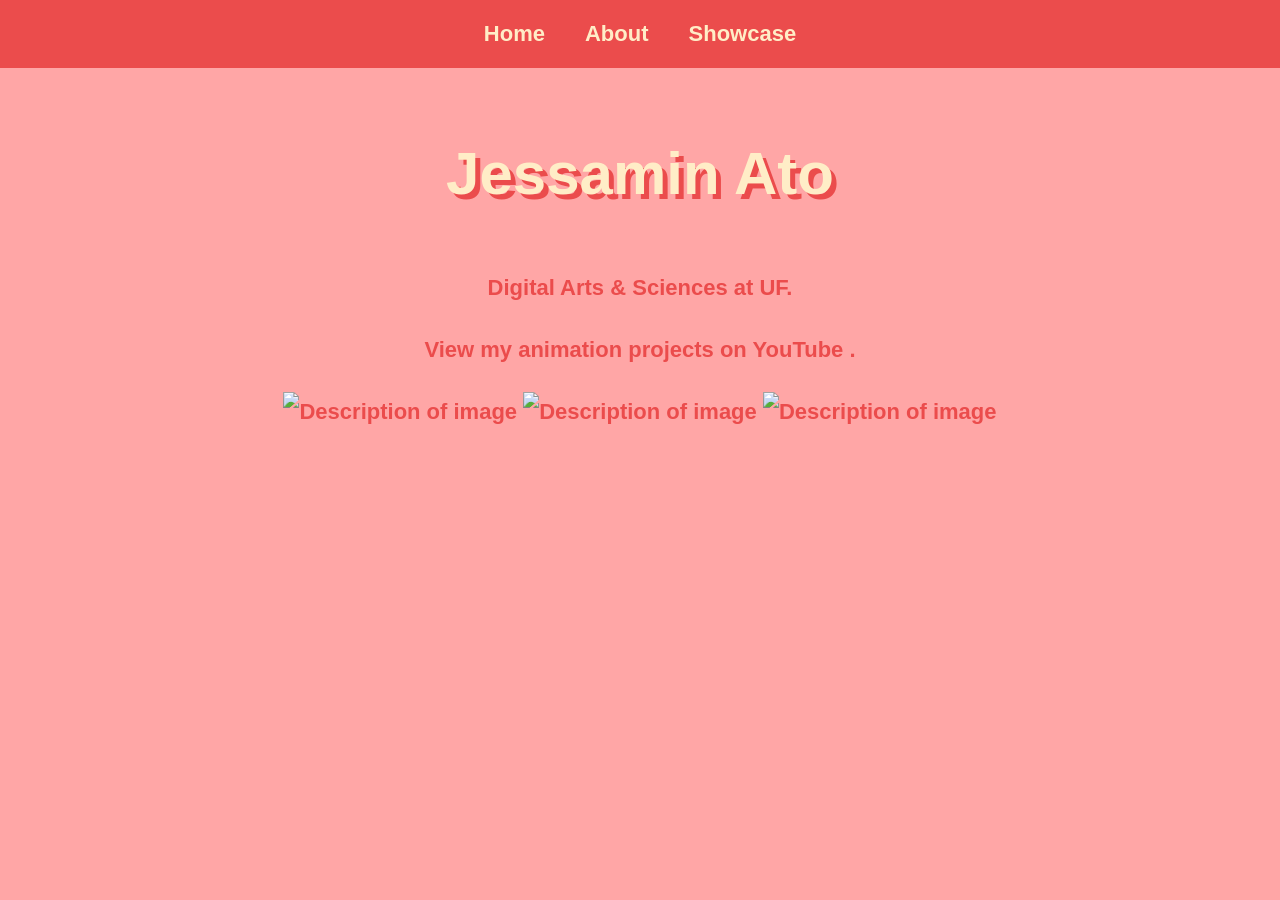
==== index.html @ fc6c682f "Update index.html" ====
<!DOCTYPE html>
<html>
<head>
    <title>Home</title>
    <link rel="stylesheet" href="style.css">
</head>
<body>

<div class="navbar">
    <a href="contact.html">Home</a>
    <a href="about.html">About</a>
    <a href="index.html">Showcase</a>
</div>

<div class="content">
    <h1>Jessamin Ato</h1>
    <p>Digital Arts & Sciences at UF.</p>
    
    <p>
    View my animation projects on 
    <a href="https://www.youtube.com/@hammeigirl" target="_blank">
        YouTube
    </a>.
</p>
    
    <img src="images/fish%20gallery.png" alt="Description of image" class="main-image">
    
    <img src="images/think.png" alt="Description of image" class="main-image">
    
    <img src="images/eiirp.png" alt="Description of image" class="main-image">
</div>

</body>
</html>
---- style.css ----
/* Reset some default spacing */
body {
    margin: 0;
    font-family: Roboto, sans-serif;
    font-weight: bold;   /* makes text bold */
    text-align: center;  /* centers all text in the body */
    font-size: 22px;  /* makes all body text bigger */
    background-color: #FFA6A6;  /* your new main background color */
    line-height: 1.8;  /* makes text more spaced out */
}

/* NAVBAR */
.navbar {
    position: fixed;
    top: 0;
    width: 100%;
    background-color: #EB4C4C;
    overflow: hidden;

    display: flex;            /* use flexbox */
    justify-content: center;  /* centers the buttons horizontally */
}

.navbar a {
    float: none;  /* remove left float */
    display: inline-block;  /* keeps them inline */
    color: #FFEDC7;
    padding: 14px 20px;
    text-decoration: none;
}

/* Hover effect */
.navbar a:hover {
    background-color: #FF7070;
}

/* PAGE CONTENT */
.content {
    margin-top: 60px;  /* prevents content from hiding under navbar */
    padding: 20px;
    background-color: transparent; /* removes the colored bar */
    border: none;                  /* removes the border */
    color: #EB4C4C;     /* makes paragraph text the same color as your headings */
    font-size: 22px;    /* optional: adjust size */
    font-weight: bold;  /* optional: matches body style */
}

/* Headings */
h1 {
    font-size: 60px;
    color: #FFEDC7;
    text-shadow: 5px 5px 0 #EB4C4C; /* x-offset, y-offset, blur-radius, color */
}

h2 {
    font-size: 36px;
    color: #FFEDC7
}

 /* Custom link color */
a {
    color: #EB4C4C;       /* your desired link color */
    text-decoration: none; /* remove underline */
}

a:hover {
    color: #FFEDC7;       /* color when hovering */
    text-decoration: underline; /* optional underline on hover */
}
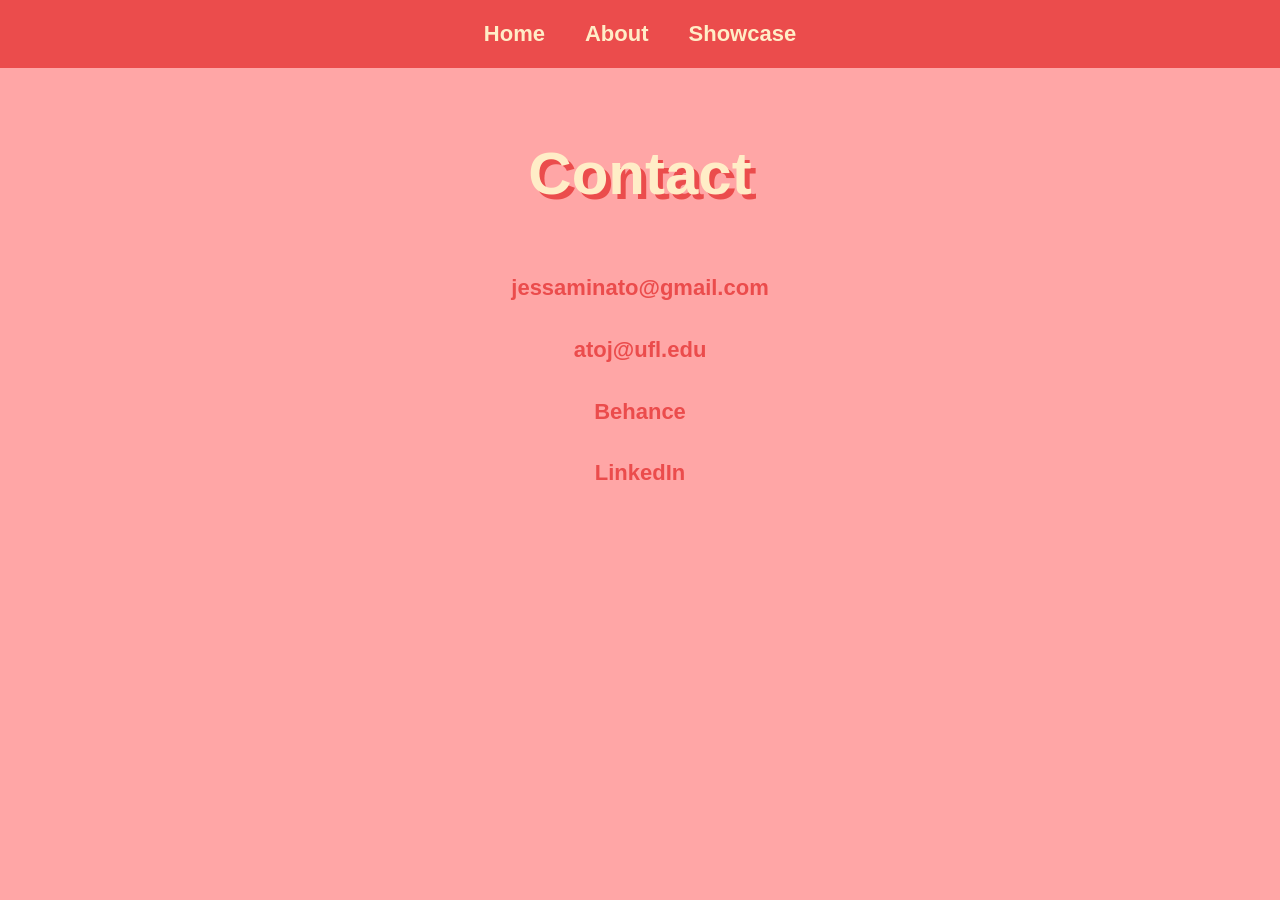
==== commit 90f1130d: "update nav bar and page order" ====
--- a/index.html
+++ b/index.html
@@ -1,34 +1,24 @@
 <!DOCTYPE html>
 <html>
 <head>
-    <title>Home</title>
+    <title>Contact</title>
     <link rel="stylesheet" href="style.css">
 </head>
 <body>
 
 <div class="navbar">
-    <a href="contact.html">Home</a>
+    <a href="index.html">Home</a>
     <a href="about.html">About</a>
-    <a href="index.html">Showcase</a>
+    <a href="showcase.html">Showcase</a>
 </div>
 
 <div class="content">
-    <h1>Jessamin Ato</h1>
-    <p>Digital Arts & Sciences at UF.</p>
-    
-    <p>
-    View my animation projects on 
-    <a href="https://www.youtube.com/@hammeigirl" target="_blank">
-        YouTube
-    </a>.
-</p>
-    
-    <img src="images/fish%20gallery.png" alt="Description of image" class="main-image">
-    
-    <img src="images/think.png" alt="Description of image" class="main-image">
-    
-    <img src="images/eiirp.png" alt="Description of image" class="main-image">
+    <h1>Contact</h1>
+    <p> <a href="mailto:jessaminato@gmail.com">jessaminato@gmail.com</a></p>
+    <p> <a href="mailto:atoj@ufl.edu">atoj@ufl.edu</a></p>
+    <p> <a href="https://www.behance.net/jessaminmeiato" target="_blank">Behance</a></p>
+    <p> <a href="https://www.linkedin.com/in/jessamin-ato/" target="_blank">LinkedIn</a>
 </div>
 
 </body>
-</html>
+</html>
--- a/style.css
+++ b/style.css
@@ -66,4 +66,9 @@
 a:hover {
     color: #FFEDC7;       /* color when hovering */
     text-decoration: underline; /* optional underline on hover */
+}
+
+.main-image {
+    width: 300px;
+    height: auto;
 }
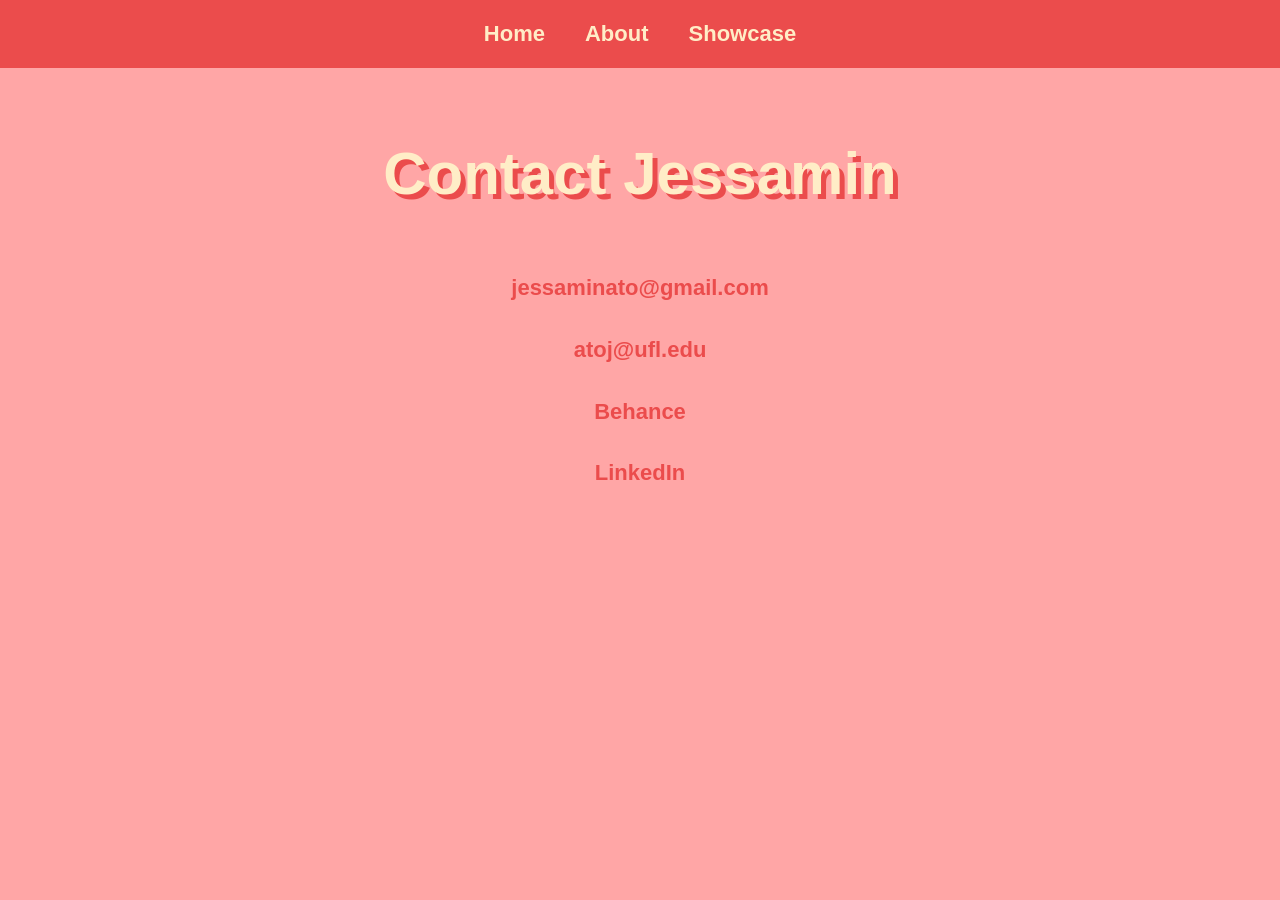
==== commit b12110b5: "title updates" ====
--- a/index.html
+++ b/index.html
@@ -13,7 +13,7 @@
 </div>
 
 <div class="content">
-    <h1>Contact</h1>
+    <h1>Contact Jessamin</h1>
     <p> <a href="mailto:jessaminato@gmail.com">jessaminato@gmail.com</a></p>
     <p> <a href="mailto:atoj@ufl.edu">atoj@ufl.edu</a></p>
     <p> <a href="https://www.behance.net/jessaminmeiato" target="_blank">Behance</a></p>
--- a/style.css
+++ b/style.css
@@ -71,4 +71,26 @@
 .main-image {
     width: 300px;
     height: auto;
+}
+
+.gallery-layout {
+    display: flex;
+    justify-content: center;
+    align-items: flex-start;
+    gap: 20px;
+}
+
+.small-images {
+    display: flex;
+    flex-direction: column;
+    gap: 20px;
+}
+
+.main-image {
+    width: 350px;
+    height: auto;
+}
+
+.tall-image {
+    width: 350px;
 }
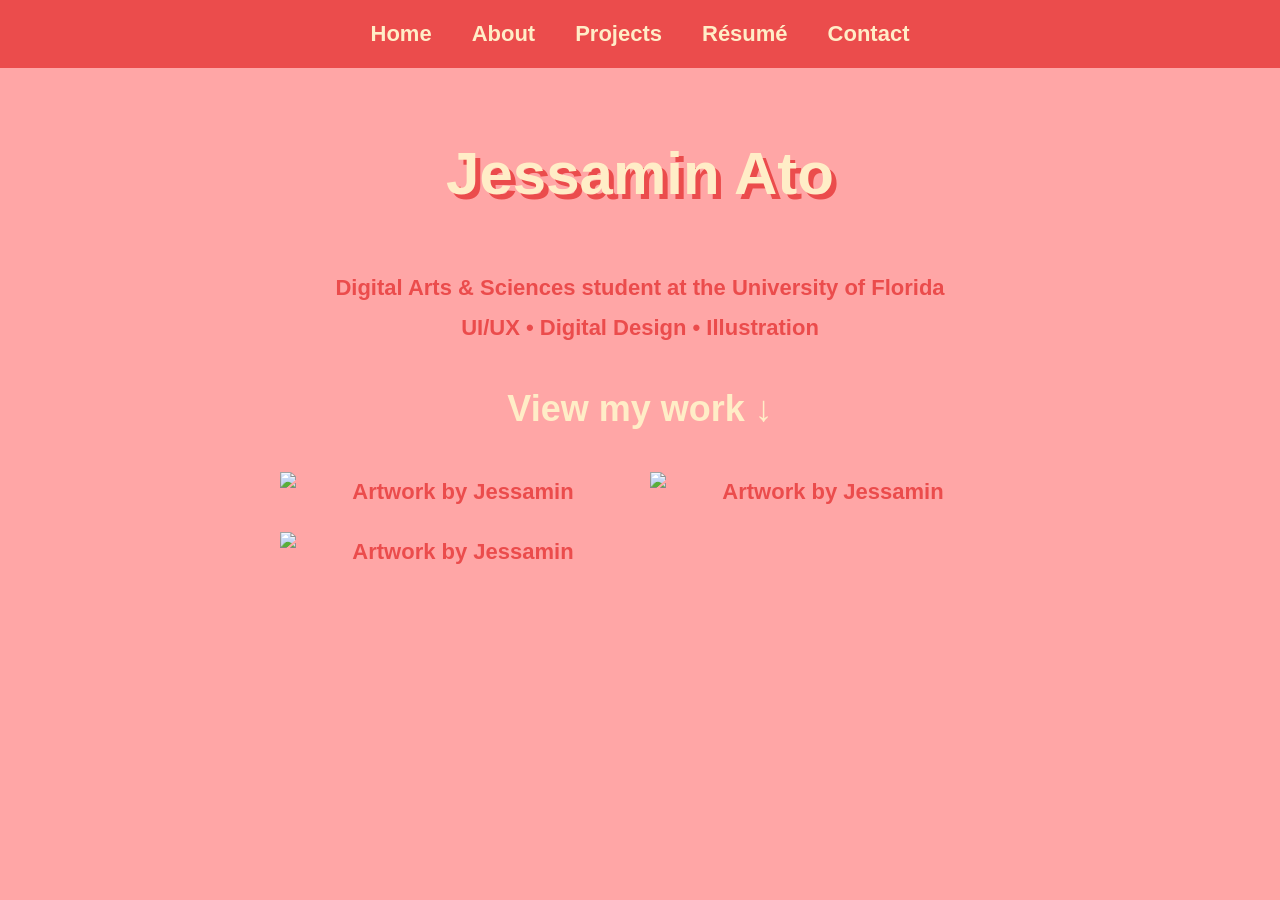
==== commit 7f9e9a39: "Update portfolio for first evidence build" ====
--- a/index.html
+++ b/index.html
@@ -1,23 +1,45 @@
 <!DOCTYPE html>
 <html>
 <head>
-    <title>Contact</title>
+    <title>Jessamin Ato</title>
+    
+    <meta name="viewport" content="width=device-width, initial-scale=1.0">
+    
     <link rel="stylesheet" href="style.css">
+    <link rel="icon" type="image/png" href="favicon.png">
 </head>
 <body>
 
 <div class="navbar">
     <a href="index.html">Home</a>
     <a href="about.html">About</a>
-    <a href="showcase.html">Showcase</a>
+    <a href="projects.html">Projects</a>
+    <a href="resume.html">Résumé</a>
+    <a href="contact.html">Contact</a>
 </div>
 
 <div class="content">
-    <h1>Contact Jessamin</h1>
-    <p> <a href="mailto:jessaminato@gmail.com">jessaminato@gmail.com</a></p>
-    <p> <a href="mailto:atoj@ufl.edu">atoj@ufl.edu</a></p>
-    <p> <a href="https://www.behance.net/jessaminmeiato" target="_blank">Behance</a></p>
-    <p> <a href="https://www.linkedin.com/in/jessamin-ato/" target="_blank">LinkedIn</a>
+
+    <h1>Jessamin Ato</h1>
+
+    <p>
+        Digital Arts & Sciences student at the University of Florida<br>
+        UI/UX • Digital Design • Illustration
+    </p>
+
+    <h2>View my work ↓</h2>
+
+    <div class="gallery-layout">
+
+        <div class="small-images">
+            <img src="images/fish%20gallery.png" alt="Artwork by Jessamin" class="main-image">
+            <img src="images/think.png" alt="Artwork by Jessamin" class="main-image">
+        </div>
+
+        <img src="images/eiirp.png" alt="Artwork by Jessamin" class="main-image tall-image">
+
+    </div>
+
 </div>
 
 </body>
--- a/style.css
+++ b/style.css
@@ -93,4 +93,32 @@
 
 .tall-image {
     width: 350px;
+}
+
+@media (max-width: 768px) {
+
+    body {
+        font-size: 28px;
+    }
+
+    h1 {
+        font-size: 56px;
+    }
+
+    .navbar a {
+        font-size: 24px;
+        padding: 16px;
+    }
+
+    p {
+        padding-left: 15px;
+        padding-right: 15px;
+    }
+}
+.project-image {
+    width: 80%;
+    max-width: 900px;
+    height: auto;
+    display: block;
+    margin: 30px auto;
 }
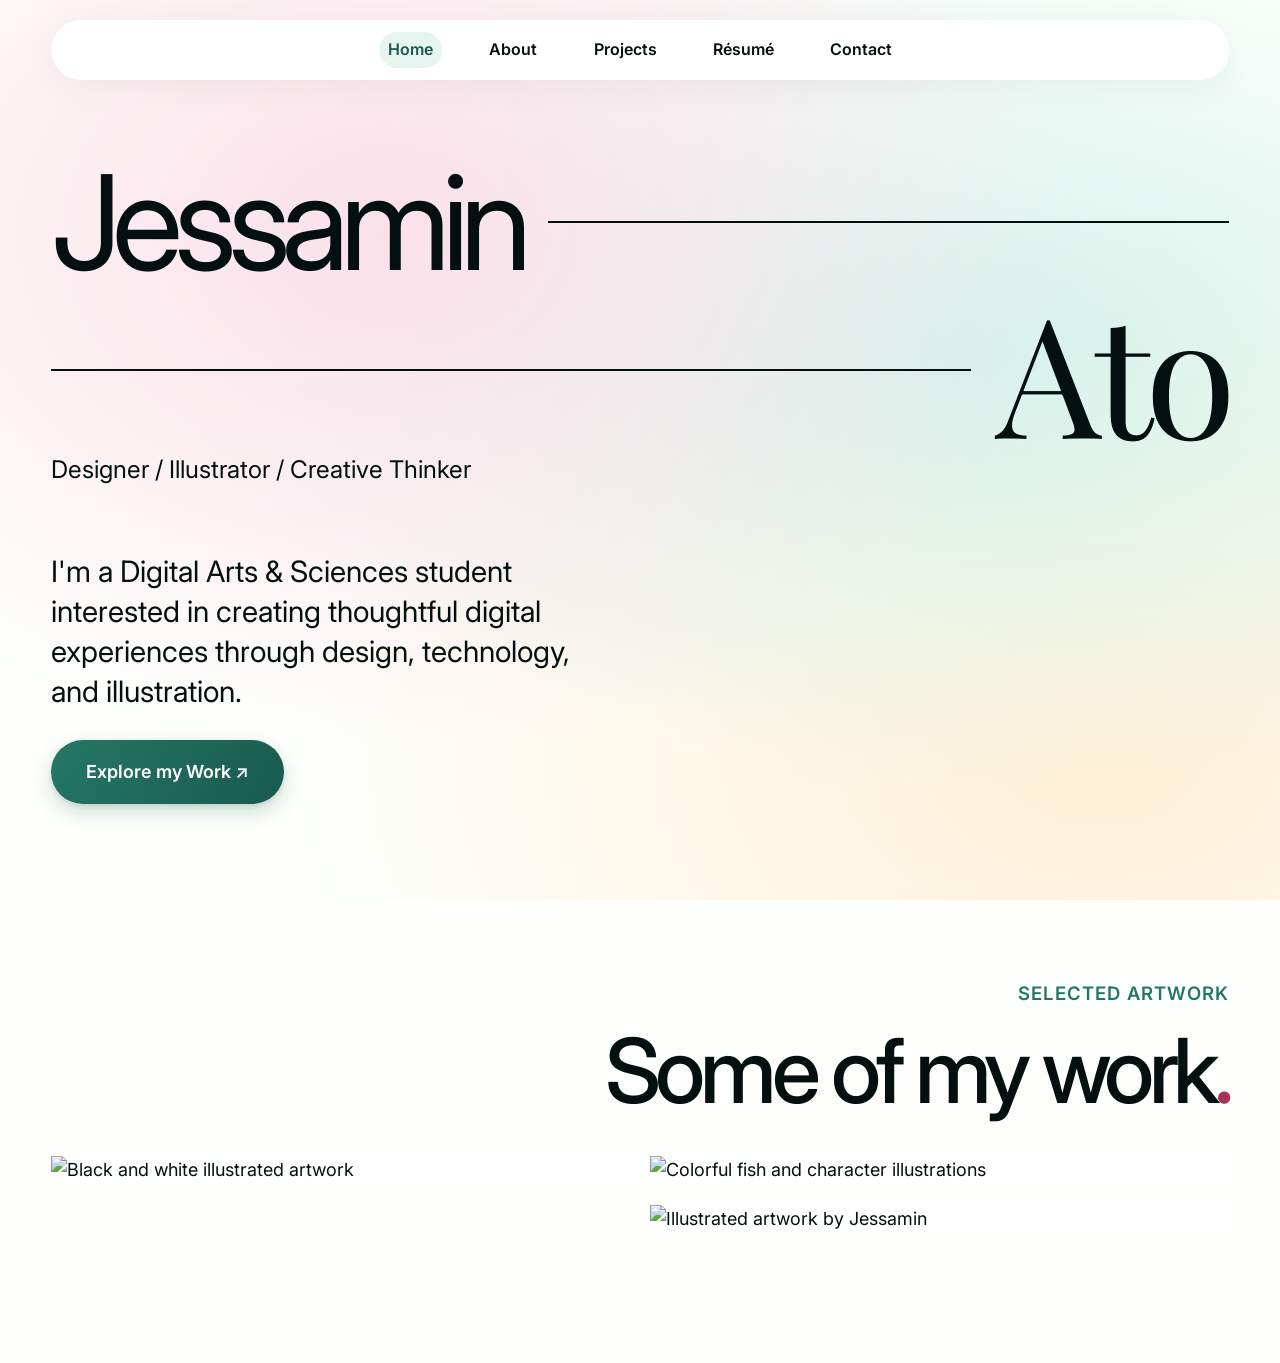
==== commit 89456907: "Redesign portfolio website and update resume" ====
--- a/index.html
+++ b/index.html
@@ -1,46 +1,89 @@
+
 <!DOCTYPE html>
-<html>
+<html lang="en">
 <head>
-    <title>Jessamin Ato</title>
-    
-    <meta name="viewport" content="width=device-width, initial-scale=1.0">
-    
-    <link rel="stylesheet" href="style.css">
-    <link rel="icon" type="image/png" href="favicon.png">
+  <meta charset="UTF-8">
+  <meta name="viewport" content="width=device-width, initial-scale=1">
+  <title>Home | Jessamin Ato</title>
+  <link rel="stylesheet" href="style.css">
+  <link rel="icon" href="favicon.png" type="image/png">
 </head>
+
 <body>
-
-<div class="navbar">
-    <a href="index.html">Home</a>
+  <nav class="navbar" aria-label="Main navigation">
+    <a href="index.html" aria-current="page">Home</a>
     <a href="about.html">About</a>
     <a href="projects.html">Projects</a>
     <a href="resume.html">Résumé</a>
     <a href="contact.html">Contact</a>
-</div>
+  </nav>
 
-<div class="content">
+  <main class="page-shell home-page">
 
-    <h1>Jessamin Ato</h1>
+    <!-- Hero section -->
+    <section class="hero" aria-labelledby="hero-title">
 
-    <p>
-        Digital Arts & Sciences student at the University of Florida<br>
-        UI/UX • Digital Design • Illustration
-    </p>
-
-    <h2>View my work ↓</h2>
-
-    <div class="gallery-layout">
-
-        <div class="small-images">
-            <img src="images/fish%20gallery.png" alt="Artwork by Jessamin" class="main-image">
-            <img src="images/think.png" alt="Artwork by Jessamin" class="main-image">
+      <div class="hero-name">
+        <div class="name-row">
+          <h1 id="hero-title">Jessamin</h1>
+          <span class="name-line" aria-hidden="true"></span>
         </div>
 
-        <img src="images/eiirp.png" alt="Artwork by Jessamin" class="main-image tall-image">
+        <div class="surname-row">
+          <span class="name-line" aria-hidden="true"></span>
+          <span class="surname">Ato</span>
+        </div>
+      </div>
 
-    </div>
+      <p class="hero-role">
+        Designer / Illustrator / Creative Thinker
+      </p>
 
-</div>
+      <div class="hero-bottom">
+        <p class="hero-description">
+          I'm a Digital Arts &amp; Sciences student interested
+          in creating thoughtful digital experiences through
+          design, technology, and illustration.
+        </p>
 
+        <a class="hero-button" href="projects.html">
+          Explore my Work ↗
+        </a>
+      </div>
+    </section>
+
+    <!-- Selected artwork -->
+    <section class="home-work" aria-labelledby="work-title">
+
+      <div class="section-heading">
+        <span class="eyebrow">SELECTED ARTWORK</span>
+
+        <h2 id="work-title">
+          Some of my work<span class="accent-dot">.</span>
+        </h2>
+      </div>
+
+      <div class="art-grid">
+        <img
+          src="images/eiirp.png"
+          alt="Black and white illustrated artwork"
+          loading="lazy"
+        >
+
+        <img
+          src="images/fish%20gallery.png"
+          alt="Colorful fish and character illustrations"
+          loading="lazy"
+        >
+
+        <img
+          src="images/think.png"
+          alt="Illustrated artwork by Jessamin"
+          loading="lazy"
+        >
+      </div>
+
+    </section>
+  </main>
 </body>
-</html>+</html>
--- a/style.css
+++ b/style.css
@@ -1,124 +1,607 @@
-/* Reset some default spacing */
-body {
-    margin: 0;
-    font-family: Roboto, sans-serif;
-    font-weight: bold;   /* makes text bold */
-    text-align: center;  /* centers all text in the body */
-    font-size: 22px;  /* makes all body text bigger */
-    background-color: #FFA6A6;  /* your new main background color */
-    line-height: 1.8;  /* makes text more spaced out */
-}
-
-/* NAVBAR */
-.navbar {
-    position: fixed;
-    top: 0;
-    width: 100%;
-    background-color: #EB4C4C;
-    overflow: hidden;
-
-    display: flex;            /* use flexbox */
-    justify-content: center;  /* centers the buttons horizontally */
-}
-
-.navbar a {
-    float: none;  /* remove left float */
-    display: inline-block;  /* keeps them inline */
-    color: #FFEDC7;
-    padding: 14px 20px;
-    text-decoration: none;
-}
-
-/* Hover effect */
-.navbar a:hover {
-    background-color: #FF7070;
-}
-
-/* PAGE CONTENT */
-.content {
-    margin-top: 60px;  /* prevents content from hiding under navbar */
-    padding: 20px;
-    background-color: transparent; /* removes the colored bar */
-    border: none;                  /* removes the border */
-    color: #EB4C4C;     /* makes paragraph text the same color as your headings */
-    font-size: 22px;    /* optional: adjust size */
-    font-weight: bold;  /* optional: matches body style */
-}
-
-/* Headings */
-h1 {
-    font-size: 60px;
-    color: #FFEDC7;
-    text-shadow: 5px 5px 0 #EB4C4C; /* x-offset, y-offset, blur-radius, color */
-}
-
-h2 {
-    font-size: 36px;
-    color: #FFEDC7
-}
-
- /* Custom link color */
-a {
-    color: #EB4C4C;       /* your desired link color */
-    text-decoration: none; /* remove underline */
-}
-
-a:hover {
-    color: #FFEDC7;       /* color when hovering */
-    text-decoration: underline; /* optional underline on hover */
-}
-
-.main-image {
-    width: 300px;
-    height: auto;
-}
-
-.gallery-layout {
-    display: flex;
-    justify-content: center;
-    align-items: flex-start;
-    gap: 20px;
-}
-
-.small-images {
-    display: flex;
-    flex-direction: column;
-    gap: 20px;
-}
-
-.main-image {
-    width: 350px;
-    height: auto;
-}
-
-.tall-image {
-    width: 350px;
-}
-
-@media (max-width: 768px) {
-
-    body {
-        font-size: 28px;
-    }
-
-    h1 {
-        font-size: 56px;
-    }
-
-    .navbar a {
-        font-size: 24px;
-        padding: 16px;
-    }
-
-    p {
-        padding-left: 15px;
-        padding-right: 15px;
-    }
-}
-.project-image {
-    width: 80%;
-    max-width: 900px;
-    height: auto;
-    display: block;
-    margin: 30px auto;
-}+
+/* =====================================
+   JESSAMIN ATO — PORTFOLIO STYLES
+   ===================================== */
+
+/* Fonts */
+@import url('https://fonts.googleapis.com/css2?family=Inter:wght@400;500;600;700;800&family=Playfair+Display:wght@400;500;600;700&display=swap');
+
+/* Colors */
+:root {
+  --ink: #040F0F;
+  --paper: #FDFFFC;
+  --teal: #247766;
+  --teal-bright: #39D0B2;
+  --pink: #F68DB0;
+  --yellow: #FFC370;
+}
+
+/* Global styles */
+* {
+  box-sizing: border-box;
+}
+
+html {
+  scroll-behavior: smooth;
+}
+
+body {
+  margin: 0;
+  color: var(--ink);
+  font: 400 18px/1.6 'Inter', sans-serif;
+
+  background:
+    radial-gradient(
+      ellipse at 30% 26%,
+      #FBE0E9 0%,
+      transparent 55%
+    ),
+    radial-gradient(
+      ellipse at 76% 39%,
+      #D4F2EB 0%,
+      transparent 57%
+    ),
+    radial-gradient(
+      ellipse at 86% 84%,
+      #FFF0D5 0%,
+      transparent 52%
+    ),
+    var(--paper);
+
+  background-attachment: fixed;
+}
+
+a {
+  color: var(--teal);
+}
+
+a:focus-visible {
+  outline: 3px solid var(--ink);
+  outline-offset: 4px;
+}
+
+img {
+  max-width: 100%;
+  height: auto;
+}
+
+/* =====================================
+   NAVIGATION
+   ===================================== */
+
+.navbar {
+  position: fixed;
+  top: 20px;
+  left: 50%;
+  transform: translateX(-50%);
+  z-index: 100;
+
+  width: min(92%, 1300px);
+  padding: 12px 20px;
+
+  border-radius: 100px;
+  background: #FFFFFF;
+
+  display: flex;
+  justify-content: center;
+  align-items: center;
+  gap: clamp(10px, 3vw, 48px);
+
+  box-shadow: 0 8px 35px #040f0f0b;
+}
+
+.navbar a {
+  font-size: 16px;
+  font-weight: 600;
+  color: var(--ink);
+  text-decoration: none;
+
+  padding: 5px 9px;
+  border-radius: 30px;
+}
+
+.navbar a:hover,
+.navbar a[aria-current="page"] {
+  background: #E7F5F1;
+  color: #195A4D;
+}
+
+/* =====================================
+   PAGE CONTAINER
+   ===================================== */
+
+.page-shell {
+  width: min(92%, 1300px);
+  margin: auto;
+}
+
+/* =====================================
+   HOMEPAGE HERO
+   ===================================== */
+
+.hero {
+  min-height: 100svh;
+  padding: clamp(150px, 17vh, 205px) 0 85px;
+
+  display: flex;
+  flex-direction: column;
+}
+
+.name-row,
+.surname-row {
+  display: flex;
+  align-items: center;
+  gap: clamp(12px, 2vw, 28px);
+}
+
+.name-row h1 {
+  font-size: clamp(70px, 10.3vw, 165px);
+  font-weight: 400;
+  letter-spacing: -0.07em;
+  line-height: 1.05;
+  margin: 0;
+  white-space: nowrap;
+}
+
+/* Thin dark horizontal lines */
+.name-line {
+  flex: 1;
+  min-width: 20px;
+  height: 2px;
+  background: var(--ink);
+}
+
+/* Surname */
+.surname-row {
+  justify-content: flex-end;
+}
+
+.surname {
+  font-family: 'Playfair Display', serif;
+  font-size: clamp(105px, 13vw, 205px);
+  font-weight: 400;
+  line-height: 0.95;
+  letter-spacing: -0.045em;
+}
+
+/* Role */
+.hero-role {
+  font-size: clamp(17px, 1.9vw, 27px);
+  margin: 0;
+}
+
+/* Introduction and button */
+.hero-bottom {
+  display: flex;
+  flex-direction: column;
+  align-items: flex-start;
+  justify-content: flex-start;
+
+  gap: 28px;
+  margin-top: clamp(52px, 7vh, 96px);
+}
+
+.hero-description {
+  max-width: 540px;
+  font-size: clamp(21px, 2.3vw, 31px);
+  line-height: 1.36;
+  margin: 0;
+}
+
+/* =====================================
+   TEAL BUTTON
+   ===================================== */
+
+.hero-button {
+  display: inline-flex;
+  justify-content: center;
+  align-items: center;
+  align-self: flex-start;
+
+  min-height: 62px;
+  padding: 18px 35px;
+
+  border-radius: 999px;
+
+  background: linear-gradient(
+    120deg,
+    #247766 0%,
+    #195A4D 100%
+  );
+
+  color: #FFFFFF;
+  text-decoration: none;
+  font-size: 18px;
+  font-weight: 600;
+  white-space: nowrap;
+
+  box-shadow:
+    0 8px 20px rgba(25, 90, 77, 0.20),
+    0 2px 5px rgba(4, 15, 15, 0.09);
+
+  transition:
+    transform 0.2s ease,
+    box-shadow 0.2s ease,
+    background 0.2s ease;
+}
+
+.hero-button:hover {
+  background: linear-gradient(
+    120deg,
+    #195A4D,
+    #10483E
+  );
+
+  transform: translateY(-2px);
+
+  box-shadow:
+    0 12px 24px rgba(25, 90, 77, 0.25);
+}
+
+.hero-button:focus-visible {
+  outline: 3px solid var(--ink);
+  outline-offset: 4px;
+}
+
+/* =====================================
+   HOMEPAGE ARTWORK
+   ===================================== */
+
+.home-work {
+  padding: 80px 0 130px;
+}
+
+/* Small teal labels */
+.eyebrow {
+  font-family: 'Inter', sans-serif;
+  font-size: clamp(17px, 1.45vw, 21px);
+  font-weight: 600;
+  line-height: 1.5;
+  letter-spacing: 0.055em;
+  color: var(--teal);
+}
+
+/* Large headings */
+.section-heading h2,
+.page-intro h1 {
+  font-size: clamp(52px, 7vw, 105px);
+  font-weight: 500;
+  letter-spacing: -0.06em;
+  line-height: 1.05;
+  margin: 15px 0 38px;
+}
+
+.accent-dot {
+  color: #A8325A;
+}
+
+/* Right-aligned artwork heading */
+.home-work .section-heading {
+  text-align: right;
+}
+
+.home-work .section-heading h2 {
+  margin-left: auto;
+}
+
+/* Artwork grid */
+.art-grid {
+  display: grid;
+  grid-template-columns: repeat(2, minmax(0, 1fr));
+  gap: 20px;
+  align-items: start;
+}
+
+.art-grid img {
+  display: block;
+  width: 100%;
+  background: #FFFFFF;
+  object-fit: cover;
+}
+
+/* Tall artwork on left */
+.art-grid img:first-child {
+  grid-column: 1;
+  grid-row: span 2;
+}
+
+/* Two smaller artworks on right */
+.art-grid img:nth-child(2),
+.art-grid img:nth-child(3) {
+  grid-column: 2;
+}
+
+/* =====================================
+   INNER PAGES
+   ===================================== */
+
+.inner-page {
+  padding-top: clamp(155px, 17vh, 210px);
+  padding-bottom: 130px;
+  min-height: 100svh;
+}
+
+.page-intro {
+  border-bottom: 2px solid var(--ink);
+  padding-bottom: 35px;
+  margin-bottom: 70px;
+}
+
+/* Serif accent typography */
+.page-intro h1 em,
+.case-heading em {
+  font-family: 'Playfair Display', serif;
+  font-weight: 400;
+  font-style: normal;
+}
+
+.intro-caption {
+  max-width: 620px;
+  font-size: 21px;
+  line-height: 1.5;
+  margin: 0 0 25px;
+}
+
+/* =====================================
+   ABOUT PAGE
+   ===================================== */
+
+.editorial-split {
+  display: grid;
+  grid-template-columns: 1fr 1fr;
+  gap: clamp(40px, 8vw, 140px);
+}
+
+.large-intro {
+  font-size: clamp(27px, 3vw, 43px);
+  line-height: 1.3;
+  letter-spacing: -0.025em;
+  margin: 0;
+}
+
+.body-copy {
+  max-width: 550px;
+}
+
+.body-copy h2 {
+  font-size: 30px;
+  margin: 0 0 18px;
+}
+
+.body-copy p,
+.case-row p {
+  max-width: 65ch;
+  font-size: 18px;
+  line-height: 1.75;
+}
+
+/* =====================================
+   PROJECTS PAGE
+   ===================================== */
+
+.case-heading {
+  padding-bottom: 65px;
+}
+
+.case-heading h2 {
+  font-size: clamp(40px, 5.3vw, 76px);
+  font-weight: 500;
+  line-height: 1.08;
+  letter-spacing: -0.045em;
+
+  max-width: 900px;
+  margin: 15px 0;
+}
+
+.case-row {
+  border-top: 1px solid #718581;
+
+  display: grid;
+  grid-template-columns:
+    minmax(180px, 1fr)
+    minmax(0, 2fr);
+
+  gap: 40px;
+  padding: 34px 0 55px;
+}
+
+.case-row h3 {
+  font-size: 24px;
+  font-weight: 600;
+  margin: 0;
+}
+
+.case-row p {
+  margin: 0;
+}
+
+.project-image {
+  display: block;
+  width: 100%;
+  margin-top: 32px;
+  background: #FFFFFF;
+}
+
+/* =====================================
+   CONTACT PAGE
+   ===================================== */
+
+.contact-list {
+  display: grid;
+}
+
+.contact-list a {
+  display: grid;
+  grid-template-columns: 1fr 2fr auto;
+  gap: 20px;
+  align-items: center;
+
+  border-bottom: 1px solid #718581;
+  padding: 26px 0;
+
+  color: var(--ink);
+  text-decoration: none;
+}
+
+.contact-list a:hover {
+  color: var(--teal);
+}
+
+.contact-list span:first-child {
+  font-family: 'Inter', sans-serif;
+  font-size: 18px;
+  font-weight: 600;
+}
+
+.contact-list strong {
+  font-size: clamp(18px, 2.7vw, 32px);
+  font-weight: 500;
+  overflow-wrap: anywhere;
+}
+
+/* =====================================
+   RÉSUMÉ PAGE
+   ===================================== */
+
+.resume-preview {
+  background: #FFFFFF;
+  padding: 16px;
+  border-radius: 12px;
+
+  box-shadow: 0 6px 30px #040f0f10;
+}
+
+.resume-preview object {
+  width: 100%;
+  height: 900px;
+  display: block;
+}
+
+/* =====================================
+   TABLET & MOBILE
+   ===================================== */
+
+@media (max-width: 768px) {
+
+  .navbar {
+    top: 10px;
+    width: 96%;
+    gap: 2px;
+    padding: 10px 8px;
+    flex-wrap: wrap;
+    border-radius: 24px;
+  }
+
+  .navbar a {
+    font-size: 13px;
+    padding: 5px 7px;
+  }
+
+  .hero {
+    padding-top: 160px;
+    min-height: 95svh;
+  }
+
+  .name-row h1 {
+    font-size: clamp(45px, 10.8vw, 82px);
+  }
+
+  .surname {
+    font-size: clamp(75px, 16vw, 120px);
+  }
+
+  .name-line {
+    height: 1px;
+  }
+
+  .hero-role {
+    font-size: 15px;
+    margin-top: 12px;
+  }
+
+  .hero-bottom {
+    align-items: flex-start;
+    gap: 25px;
+    margin-top: 52px;
+  }
+
+  .hero-description {
+    font-size: 21px;
+  }
+
+  .hero-button {
+    align-self: flex-start;
+    min-height: 54px;
+    padding: 15px 27px;
+    font-size: 16px;
+  }
+
+  .art-grid {
+    gap: 12px;
+  }
+
+  .editorial-split,
+  .case-row {
+    grid-template-columns: 1fr;
+    gap: 15px;
+  }
+
+  .page-intro {
+    margin-bottom: 45px;
+  }
+
+  .contact-list a {
+    grid-template-columns: 1fr auto;
+    gap: 8px;
+  }
+
+  .contact-list span:first-child {
+    grid-column: 1 / -1;
+  }
+
+  .resume-preview object {
+    height: 650px;
+  }
+}
+
+/* Small phones */
+@media (max-width: 390px) {
+
+  .navbar a {
+    font-size: 12px;
+    padding: 4px 5px;
+  }
+
+  .name-row h1 {
+    font-size: 10.4vw;
+  }
+
+  .hero-description {
+    font-size: 19px;
+  }
+
+  .art-grid {
+    grid-template-columns: 1fr;
+  }
+
+  .art-grid img:first-child,
+  .art-grid img:nth-child(2),
+  .art-grid img:nth-child(3) {
+    grid-column: auto;
+    grid-row: auto;
+  }
+}
+
+/* Reduced motion accessibility */
+@media (prefers-reduced-motion: reduce) {
+
+  html {
+    scroll-behavior: auto;
+  }
+
+  *,
+  *::before,
+  *::after {
+    transition: none !important;
+  }
+}
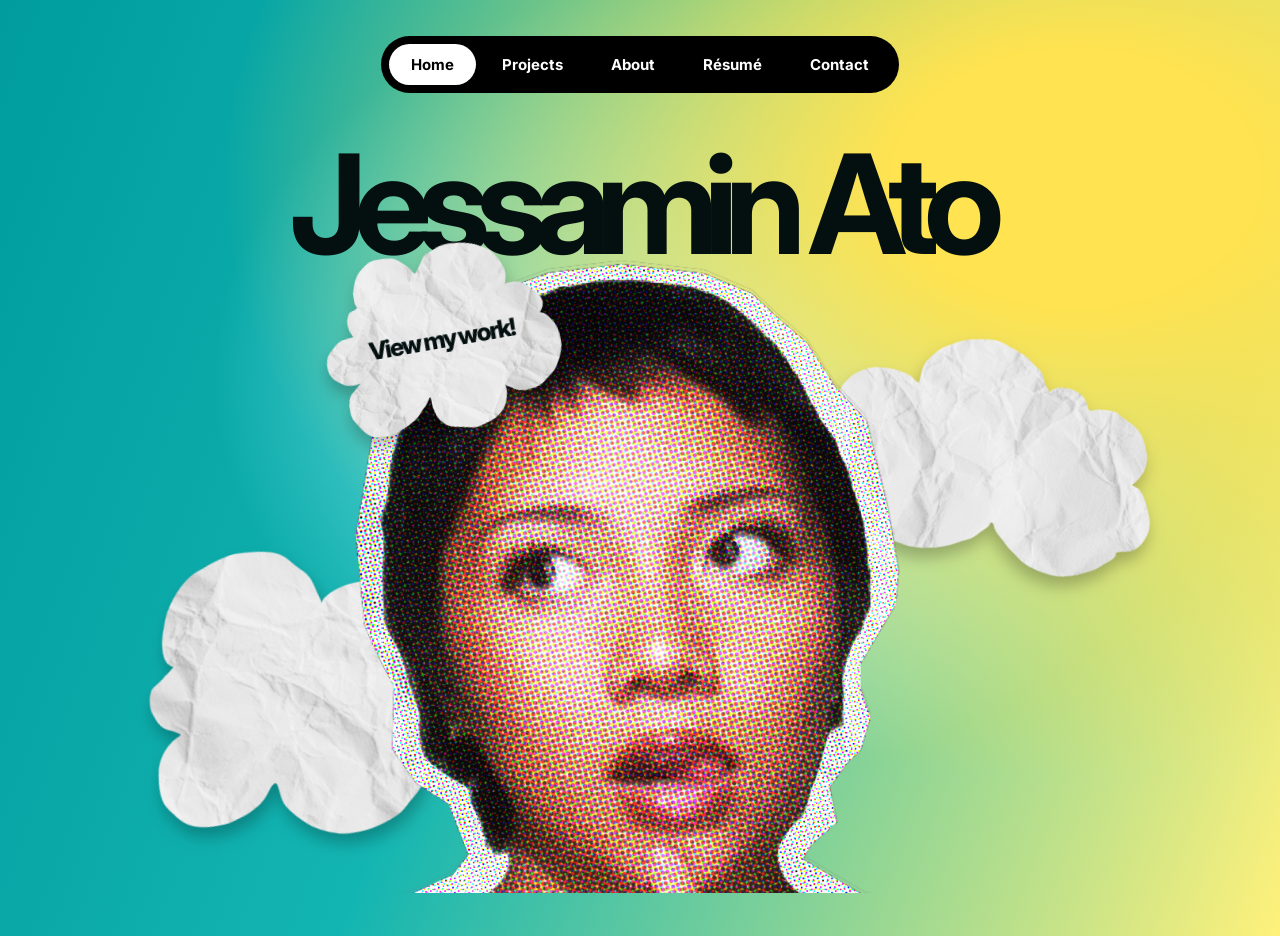
==== commit 36bb4d35: "Entire aesthetic change" ====
--- a/index.html
+++ b/index.html
@@ -4,86 +4,67 @@
 <head>
   <meta charset="UTF-8">
   <meta name="viewport" content="width=device-width, initial-scale=1">
+  <meta name="description" content="Jessamin Ato's design portfolio">
   <title>Home | Jessamin Ato</title>
   <link rel="stylesheet" href="style.css">
   <link rel="icon" href="favicon.png" type="image/png">
 </head>
 
-<body>
+<body class="home-page">
+
   <nav class="navbar" aria-label="Main navigation">
     <a href="index.html" aria-current="page">Home</a>
+    <a href="projects.html">Projects</a>
     <a href="about.html">About</a>
-    <a href="projects.html">Projects</a>
     <a href="resume.html">Résumé</a>
     <a href="contact.html">Contact</a>
   </nav>
 
-  <main class="page-shell home-page">
+  <main>
+    <section class="home-hero" aria-labelledby="home-title">
 
-    <!-- Hero section -->
-    <section class="hero" aria-labelledby="hero-title">
+      <h1 id="home-title" class="home-title">
+        Jessamin Ato
+      </h1>
 
-      <div class="hero-name">
-        <div class="name-row">
-          <h1 id="hero-title">Jessamin</h1>
-          <span class="name-line" aria-hidden="true"></span>
+      <div class="hero-collage">
+
+        <!-- Center portrait -->
+        <img
+          src="images/hero-portrait.png"
+          class="hero-portrait"
+          alt="Halftone collage portrait of Jessamin"
+        >
+
+        <!-- Cloud on the right -->
+        <img
+          src="images/cloud-1.png"
+          class="cloud cloud-right"
+          alt=""
+        >
+
+        <!-- Cloud on the left -->
+        <img
+          src="images/cloud-2.png"
+          class="cloud cloud-left"
+          alt=""
+        >
+
+        <!-- Cloud behind View my work -->
+        <div class="work-cloud">
+          <img
+            src="images/cloud-3.png"
+            alt=""
+          >
+          <a href="projects.html" class="cloud-button">
+            View my work!
+          </a>
         </div>
 
-        <div class="surname-row">
-          <span class="name-line" aria-hidden="true"></span>
-          <span class="surname">Ato</span>
-        </div>
-      </div>
-
-      <p class="hero-role">
-        Designer / Illustrator / Creative Thinker
-      </p>
-
-      <div class="hero-bottom">
-        <p class="hero-description">
-          I'm a Digital Arts &amp; Sciences student interested
-          in creating thoughtful digital experiences through
-          design, technology, and illustration.
-        </p>
-
-        <a class="hero-button" href="projects.html">
-          Explore my Work ↗
-        </a>
-      </div>
-    </section>
-
-    <!-- Selected artwork -->
-    <section class="home-work" aria-labelledby="work-title">
-
-      <div class="section-heading">
-        <span class="eyebrow">SELECTED ARTWORK</span>
-
-        <h2 id="work-title">
-          Some of my work<span class="accent-dot">.</span>
-        </h2>
-      </div>
-
-      <div class="art-grid">
-        <img
-          src="images/eiirp.png"
-          alt="Black and white illustrated artwork"
-          loading="lazy"
-        >
-
-        <img
-          src="images/fish%20gallery.png"
-          alt="Colorful fish and character illustrations"
-          loading="lazy"
-        >
-
-        <img
-          src="images/think.png"
-          alt="Illustrated artwork by Jessamin"
-          loading="lazy"
-        >
       </div>
 
     </section>
   </main>
+
 </body>
 </html>
--- a/style.css
+++ b/style.css
@@ -1,607 +1,1482 @@
-
-/* =====================================
-   JESSAMIN ATO — PORTFOLIO STYLES
-   ===================================== */
-
-/* Fonts */
-@import url('https://fonts.googleapis.com/css2?family=Inter:wght@400;500;600;700;800&family=Playfair+Display:wght@400;500;600;700&display=swap');
-
-/* Colors */
-:root {
-  --ink: #040F0F;
-  --paper: #FDFFFC;
-  --teal: #247766;
-  --teal-bright: #39D0B2;
-  --pink: #F68DB0;
-  --yellow: #FFC370;
-}
-
-/* Global styles */
-* {
+@import url('https://fonts.googleapis.com/css2?family=Inter:wght@400;500;600;700;800;900&family=Playfair+Display:wght@400;700&display=swap');
+
+*,
+
+*::before,
+
+*::after {
+
   box-sizing: border-box;
+
 }
 
 html {
+
   scroll-behavior: smooth;
+
 }
 
 body {
+
   margin: 0;
-  color: var(--ink);
-  font: 400 18px/1.6 'Inter', sans-serif;
+
+  min-height: 100vh;
+
+  font-family: 'Inter', sans-serif;
+
+  color: #040f0f;
+
+  overflow-x: hidden;
+
+}
+
+img {
+
+  max-width: 100%;
+
+}
+
+a {
+
+  color: inherit;
+
+}
+
+.navbar {
+
+  position: relative;
+
+  z-index: 100;
+
+  display: flex;
+
+  align-items: center;
+
+  justify-content: center;
+
+  gap: 4px;
+
+  width: max-content;
+
+  max-width: calc(100% - 24px);
+
+  margin: 36px auto 0;
+
+  padding: 8px;
+
+  background: #000;
+
+  border-radius: 999px;
+
+}
+
+.navbar a {
+
+  display: block;
+
+  padding: 13px 22px;
+
+  color: white;
+
+  background: transparent;
+
+  border-radius: 999px;
+
+  font-size: 15px;
+
+  font-weight: 700;
+
+  line-height: 1;
+
+  text-decoration: none;
+
+  white-space: nowrap;
+
+}
+
+.navbar a:hover,
+
+.navbar a[aria-current="page"] {
+
+  background: white;
+
+  color: black;
+
+}
+
+body.home-page {
+
+  min-height: 100vh;
+
+  overflow: hidden;
 
   background:
+
     radial-gradient(
-      ellipse at 30% 26%,
-      #FBE0E9 0%,
-      transparent 55%
+
+      ellipse at 84% 19%,
+
+      #ffe350 0%,
+
+      #ffe350 12%,
+
+      transparent 56%
+
     ),
+
     radial-gradient(
-      ellipse at 76% 39%,
-      #D4F2EB 0%,
-      transparent 57%
+
+      ellipse at 57% 40%,
+
+      #a9f3fa 0%,
+
+      transparent 50%
+
     ),
+
+    linear-gradient(
+
+      110deg,
+
+      #009c9e 0%,
+
+      #13b5b2 42%,
+
+      #fff17b 100%
+
+    );
+
+}
+
+.home-hero {
+
+  position: relative;
+
+  width: 100%;
+
+  height: calc(100vh - 100px);
+
+  min-height: 550px;
+
+  overflow: hidden;
+
+}
+
+.home-title {
+
+  position: relative;
+
+  z-index: 5;
+
+  width: max-content;
+
+  max-width: 96%;
+
+  margin: 48px auto 0;
+
+  font-size: clamp(65px, 10.8vw, 190px);
+
+  font-weight: 700;
+
+  letter-spacing: -0.10em;
+
+  line-height: 1;
+
+  text-align: center;
+
+  white-space: nowrap;
+
+}
+
+.hero-collage {
+
+  position: absolute;
+
+  inset: 0;
+
+  pointer-events: none;
+
+}
+
+.hero-portrait {
+
+  position: absolute;
+
+  z-index: 3;
+
+  width: clamp(700px, 88vw, 1450px);
+
+  max-width: none;
+
+  height: auto;
+
+  top: clamp(130px, 13vw, 200px);
+
+  left: 50%;
+
+  transform: translateX(-50%);
+
+}
+
+.cloud {
+
+  position: absolute;
+
+  height: auto;
+
+  max-width: none;
+
+  filter: drop-shadow(
+
+    0 10px 8px rgba(0, 0, 0, .25)
+
+  );
+
+}
+
+.cloud-right {
+
+  z-index: 2;
+
+  width: clamp(280px, 32vw, 520px);
+
+  top: clamp(190px, 20vw, 290px);
+
+  right: 8%;
+
+  transform: rotate(13deg);
+
+}
+
+.cloud-left {
+
+  z-index: 7;
+
+  width: clamp(260px, 29vw, 480px);
+
+  top: clamp(205px, 22vw, 320px);
+
+  left: 9%;
+
+  transform: rotate(-15deg);
+
+}
+
+.work-cloud {
+
+  position: absolute;
+
+  z-index: 10;
+
+  width: clamp(230px, 25vw, 420px);
+
+  top: clamp(430px, 40vw, 590px);
+
+  right: 4%;
+
+  transform: rotate(-10deg);
+
+  filter: drop-shadow(
+
+    0 10px 8px rgba(0, 0, 0, .25)
+
+  );
+
+  pointer-events: none;
+
+}
+
+.work-cloud img {
+
+  display: block;
+
+  width: 100%;
+
+  height: auto;
+
+}
+
+.work-cloud .cloud-button {
+
+  position: absolute;
+
+  inset: 0;
+
+  display: flex;
+
+  align-items: center;
+
+  justify-content: center;
+
+  padding: 15%;
+
+  color: #040f0f;
+
+  font-size: clamp(16px, 2vw, 28px);
+
+  font-weight: 800;
+
+  letter-spacing: -0.08em;
+
+  line-height: 1.1;
+
+  text-align: center;
+
+  text-decoration: none;
+
+  pointer-events: auto;
+
+  transition: transform .2s ease;
+
+}
+
+.work-cloud .cloud-button:hover {
+
+  transform: scale(1.08);
+
+}
+
+.work-cloud .cloud-button:focus-visible {
+
+  outline: 3px solid #040f0f;
+
+  outline-offset: 4px;
+
+}
+
+body.about-page {
+
+  min-height: 100vh;
+
+  background:
+
     radial-gradient(
-      ellipse at 86% 84%,
-      #FFF0D5 0%,
-      transparent 52%
+
+      ellipse at 88% 44%,
+
+      #ff8ed1 0%,
+
+      #ffb4df 28%,
+
+      transparent 65%
+
     ),
-    var(--paper);
-
-  background-attachment: fixed;
-}
-
-a {
-  color: var(--teal);
-}
-
-a:focus-visible {
-  outline: 3px solid var(--ink);
-  outline-offset: 4px;
-}
-
-img {
-  max-width: 100%;
+
+    radial-gradient(
+
+      ellipse at 12% 75%,
+
+      #a3efff 0%,
+
+      transparent 62%
+
+    ),
+
+    linear-gradient(
+
+      110deg,
+
+      #b2f2ff 0%,
+
+      #fff 52%,
+
+      #ffb4df 100%
+
+    );
+
+}
+
+.about-main {
+
+  width: 100%;
+
+  max-width: 1800px;
+
+  margin: 0 auto;
+
+  padding: 45px 4.5% 0;
+
+}
+
+.about-content {
+
+  position: relative;
+
+  display: grid;
+
+  grid-template-columns: 53% 47%;
+
+  align-items: start;
+
+  min-height: calc(100vh - 145px);
+
+}
+
+.about-text {
+
+  position: relative;
+
+  z-index: 2;
+
+}
+
+.page-title {
+
+  margin: 0 0 55px;
+
+  font-size: clamp(80px, 11vw, 185px);
+
+  font-weight: 700;
+
+  letter-spacing: -0.10em;
+
+  line-height: 1;
+
+  white-space: nowrap;
+
+}
+
+.about-description {
+
+  max-width: 680px;
+
+  margin: 0 0 55px;
+
+  font-size: clamp(20px, 2.35vw, 37px);
+
+  font-weight: 400;
+
+  line-height: 1.3;
+
+  color: #405056;
+
+}
+
+.skill-tags {
+
+  display: flex;
+
+  flex-wrap: wrap;
+
+  gap: 20px 16px;
+
+  max-width: 700px;
+
+}
+
+.skill-tags span {
+
+  display: inline-flex;
+
+  align-items: center;
+
+  min-height: 55px;
+
+  padding: 12px 20px;
+
+  border: 1px solid rgba(70, 70, 70, .28);
+
+  border-radius: 999px;
+
+  color: #405056;
+
+  font-size: clamp(14px, 1.35vw, 22px);
+
+  font-weight: 500;
+
+  white-space: nowrap;
+
+}
+
+.about-image {
+
+  position: relative;
+
+  align-self: stretch;
+
+  min-height: 650px;
+
+  overflow: visible;
+
+}
+
+.about-image img {
+
+  position: absolute;
+
+  width: clamp(650px, 58vw, 1000px);
+
+  max-width: none;
+
   height: auto;
-}
-
-/* =====================================
-   NAVIGATION
-   ===================================== */
-
-.navbar {
-  position: fixed;
-  top: 20px;
-  left: 50%;
-  transform: translateX(-50%);
-  z-index: 100;
-
-  width: min(92%, 1300px);
+
+  top: -20px;
+
+  left: -7%;
+
+}
+
+body.projects-page {
+
+  min-height: 100vh;
+
+  background:
+
+    radial-gradient(
+
+      ellipse at 50% 48%,
+
+      #ff9bd6 0%,
+
+      #ffd6ed 35%,
+
+      transparent 75%
+
+    ),
+
+    linear-gradient(
+
+      115deg,
+
+      #b5f2ff 0%,
+
+      #ffffff 50%,
+
+      #b5f2ff 100%
+
+    );
+
+}
+
+.projects-main {
+
+  max-width: 1500px;
+
+  margin: 0 auto;
+
+  padding: 65px 5% 100px;
+
+}
+
+.projects-title {
+
+  font-family: 'Inter', sans-serif;
+
+  font-size: clamp(75px, 11vw, 160px);
+
+  font-weight: 700;
+
+  letter-spacing: -0.10em;
+
+  line-height: 1;
+
+  margin: 0 0 55px;
+
+}
+
+.projects-grid {
+
+  display: grid;
+
+  grid-template-columns: repeat(3, minmax(0, 1fr));
+
+  gap: 24px;
+
+}
+
+.project-card {
+
+  display: block;
+
+  overflow: hidden;
+
+  background: #fff;
+
+  border-radius: 7px;
+
+  text-decoration: none;
+
+  color: #000;
+
+  border: 1px solid rgba(0, 0, 0, .08);
+
+  box-shadow: 0 8px 25px rgba(0, 0, 0, .06);
+
+  transition:
+
+    transform .25s ease,
+
+    box-shadow .25s ease;
+
+}
+
+a.project-card:hover {
+
+  transform: translateY(-6px);
+
+  box-shadow: 0 15px 35px rgba(0, 0, 0, .12);
+
+}
+
+.project-thumbnail {
+
+  aspect-ratio: 1.65 / 1;
+
+  display: flex;
+
+  justify-content: center;
+
+  align-items: center;
+
+  overflow: hidden;
+
+  margin: 8px 8px 0;
+
+  background: linear-gradient(
+
+    145deg,
+
+    #dce9bd,
+
+    #ffdcba
+
+  );
+
+}
+
+.thrice-logo {
+
+  font-family: 'Playfair Display', Georgia, serif;
+
+  font-size: clamp(42px, 5vw, 85px);
+
+  font-weight: 700;
+
+  color: #ff708c;
+
+  text-shadow: -4px 3px #47c8aa;
+
+}
+
+.venus-thumbnail span,
+
+.placeholder-thumbnail span {
+
+  font-family: 'Playfair Display', Georgia, serif;
+
+  font-size: clamp(24px, 2.5vw, 42px);
+
+  text-align: center;
+
+  padding: 12px;
+
+}
+
+.project-info {
+
+  padding: 18px 20px 25px;
+
+}
+
+.project-category {
+
+  font-size: 13px;
+
+  font-weight: 400;
+
+  margin: 0 0 7px;
+
+}
+
+.project-info h2 {
+
+  font-size: 20px;
+
+  font-weight: 700;
+
+  letter-spacing: -.04em;
+
+  margin: 0 0 10px;
+
+}
+
+.project-description {
+
+  font-size: 14px;
+
+  line-height: 1.5;
+
+  color: #666;
+
+  margin: 0;
+
+}
+
+body.resume-page {
+
+  min-height: 100vh;
+
+  background:
+
+    radial-gradient(
+
+      ellipse at 80% 25%,
+
+      #ffb2dc 0%,
+
+      transparent 58%
+
+    ),
+
+    radial-gradient(
+
+      ellipse at 15% 80%,
+
+      #9fefff 0%,
+
+      transparent 60%
+
+    ),
+
+    linear-gradient(
+
+      120deg,
+
+      #e3faff,
+
+      #fff1f9
+
+    );
+
+}
+
+body.resume-page main {
+
+  max-width: 1200px;
+
+  margin: 0 auto;
+
+  padding: 65px 5% 100px;
+
+}
+
+body.resume-page h1 {
+
+  font-size: clamp(70px, 10vw, 150px);
+
+  font-weight: 700;
+
+  letter-spacing: -.09em;
+
+  line-height: 1;
+
+  margin: 0 0 45px;
+
+}
+
+body.resume-page main p {
+
+  font-size: 20px;
+
+  line-height: 1.6;
+
+}
+
+body.resume-page main a {
+
+  font-weight: 700;
+
+}
+
+body.resume-page iframe,
+
+body.resume-page embed,
+
+body.resume-page object {
+
+  display: block;
+
+  width: 100%;
+
+  height: 75vh;
+
+  min-height: 550px;
+
+  margin: 25px auto 0;
+
+  border: 1px solid rgba(0, 0, 0, .12);
+
+  border-radius: 8px;
+
+  background: white;
+
+  box-shadow: 0 15px 40px rgba(0, 0, 0, .1);
+
+}
+
+body.contact-page {
+
+  min-height: 100vh;
+
+  background:
+
+    radial-gradient(
+
+      ellipse at 80% 65%,
+
+      #ff9bd6 0%,
+
+      transparent 60%
+
+    ),
+
+    radial-gradient(
+
+      ellipse at 15% 20%,
+
+      #a6edff 0%,
+
+      transparent 65%
+
+    ),
+
+    linear-gradient(
+
+      130deg,
+
+      #f2fcff,
+
+      #ffe7f5
+
+    );
+
+}
+
+body.contact-page main {
+
+  max-width: 1200px;
+
+  margin: 0 auto;
+
+  padding: 65px 5% 100px;
+
+}
+
+body.contact-page h1 {
+
+  font-size: clamp(70px, 10vw, 150px);
+
+  font-weight: 700;
+
+  letter-spacing: -.09em;
+
+  line-height: 1;
+
+  margin: 0 0 55px;
+
+}
+
+body.contact-page main p {
+
+  font-size: clamp(18px, 2vw, 26px);
+
+  line-height: 1.6;
+
+}
+
+body.contact-page main a {
+
+  display: inline-block;
+
+  margin: 8px 12px 8px 0;
+
   padding: 12px 20px;
 
-  border-radius: 100px;
-  background: #FFFFFF;
+  border: 1px solid rgba(0, 0, 0, .2);
+
+  border-radius: 999px;
+
+  text-decoration: none;
+
+  font-size: 17px;
+
+  font-weight: 700;
+
+  transition:
+
+    background .2s ease,
+
+    color .2s ease;
+
+}
+
+body.contact-page main a:hover {
+
+  background: black;
+
+  color: white;
+
+}
+
+body.thrice-page {
+
+  min-height: 100vh;
+
+  background:
+
+    radial-gradient(
+
+      ellipse at 78% 38%,
+
+      #ffb1db,
+
+      transparent 60%
+
+    ),
+
+    radial-gradient(
+
+      ellipse at 15% 70%,
+
+      #b7f2ff,
+
+      transparent 65%
+
+    ),
+
+    #fff;
+
+}
+
+body.thrice-page main {
+
+  max-width: 1440px;
+
+  margin: 0 auto;
+
+  padding: 75px clamp(20px, 5vw, 80px) 90px;
+
+}
+
+body.thrice-page h1 {
+
+  font-size: clamp(64px, 10vw, 150px);
+
+  font-weight: 700;
+
+  letter-spacing: -.09em;
+
+  line-height: 1;
+
+}
+
+@media (max-width: 900px) {
+
+  .projects-grid {
+
+    grid-template-columns: repeat(2, minmax(0, 1fr));
+
+  }
+
+  .about-content {
+
+    grid-template-columns: 1fr;
+
+  }
+
+  .about-image {
+
+    min-height: 480px;
+
+  }
+
+  .about-image img {
+
+    position: relative;
+
+    width: min(85vw, 650px);
+
+    top: auto;
+
+    left: 50%;
+
+    transform: translateX(-50%);
+
+  }
+
+  .page-title {
+
+    white-space: normal;
+
+  }
+
+  .hero-portrait {
+
+    width: 105vw;
+
+  }
+
+  .cloud-left {
+
+    left: 3%;
+
+  }
+
+  .cloud-right {
+
+    right: 1%;
+
+  }
+
+}
+
+@media (max-width: 600px) {
+
+  .navbar {
+
+    gap: 0;
+
+    padding: 5px;
+
+    margin-top: 15px;
+
+  }
+
+  .navbar a {
+
+    padding: 11px 10px;
+
+    font-size: 11px;
+
+  }
+
+  .home-title {
+
+    font-size: 12vw;
+
+    margin-top: 55px;
+
+  }
+
+  .hero-portrait {
+
+    width: 130vw;
+
+    top: 175px;
+
+  }
+
+  .cloud-left {
+
+    width: 52vw;
+
+    top: 220px;
+
+    left: -5%;
+
+  }
+
+  .cloud-right {
+
+    width: 53vw;
+
+    top: 230px;
+
+    right: -8%;
+
+  }
+
+  .work-cloud {
+
+    width: 45vw;
+
+    top: 445px;
+
+    right: -8%;
+
+  }
+
+  .work-cloud .cloud-button {
+
+    font-size: clamp(13px, 4vw, 20px);
+
+  }
+
+  .about-main {
+
+    padding: 55px 6% 0;
+
+  }
+
+  .page-title {
+
+    font-size: 17vw;
+
+    margin-bottom: 35px;
+
+  }
+
+  .about-description {
+
+    font-size: 19px;
+
+    margin-bottom: 35px;
+
+  }
+
+  .skill-tags {
+
+    gap: 10px;
+
+  }
+
+  .skill-tags span {
+
+    min-height: 40px;
+
+    padding: 9px 13px;
+
+    font-size: 12px;
+
+  }
+
+  .about-image {
+
+    min-height: 350px;
+
+  }
+
+  .projects-main {
+
+    padding: 50px 6% 80px;
+
+  }
+
+  .projects-title {
+
+    font-size: 14vw;
+
+    margin-bottom: 35px;
+
+  }
+
+  .projects-grid {
+
+    grid-template-columns: 1fr;
+
+    gap: 20px;
+
+  }
+
+  body.resume-page main,
+
+  body.contact-page main {
+
+    padding: 50px 6% 80px;
+
+  }
+
+  body.resume-page iframe,
+
+  body.resume-page embed,
+
+  body.resume-page object {
+
+    height: 65vh;
+
+    min-height: 400px;
+
+  }
+
+}
+
+.resume-page .resume-frame {
+
+  width: 100%;
+
+  max-width: 900px;
+
+  margin: 35px auto 0;
+
+}
+
+.resume-page .resume-frame object {
+
+  display: block;
+
+  width: 100%;
+
+  height: 750px;
+
+  border: 1px solid rgba(0, 0, 0, 0.12);
+
+  border-radius: 8px;
+
+  background: white;
+
+  box-shadow: 0 15px 40px rgba(0, 0, 0, 0.1);
+
+}
+
+.resume-page .action-button {
+
+  display: inline-block;
+
+  padding: 15px 25px;
+
+  background: #000;
+
+  color: white;
+
+  border-radius: 999px;
+
+  font-weight: 700;
+
+  text-decoration: none;
+
+  transition: transform 0.2s ease;
+
+}
+
+.resume-page .action-button:hover {
+
+  transform: translateY(-3px);
+
+}
+
+@media (max-width: 600px) {
+
+  .resume-page .resume-frame object {
+
+    height: 500px;
+
+  }
+
+}
+
+.contact-page .standard-description {
+
+  max-width: 750px;
+
+  margin-bottom: 45px;
+
+  font-size: clamp(20px, 2.2vw, 30px);
+
+  line-height: 1.4;
+
+  color: #405056;
+
+}
+
+.contact-page .contact-links {
 
   display: flex;
+
+  flex-wrap: wrap;
+
+  gap: 16px;
+
+}
+
+.contact-page .contact-links a {
+
+  display: inline-flex;
+
+  align-items: center;
+
   justify-content: center;
-  align-items: center;
-  gap: clamp(10px, 3vw, 48px);
-
-  box-shadow: 0 8px 35px #040f0f0b;
-}
-
-.navbar a {
-  font-size: 16px;
-  font-weight: 600;
-  color: var(--ink);
+
+  margin: 0;
+
+  padding: 17px 28px;
+
+  background: rgba(255, 255, 255, 0.55);
+
+  border: 1px solid rgba(0, 0, 0, 0.2);
+
+  border-radius: 999px;
+
+  color: #040f0f;
+
+  font-size: 18px;
+
+  font-weight: 700;
+
   text-decoration: none;
 
-  padding: 5px 9px;
-  border-radius: 30px;
-}
-
-.navbar a:hover,
-.navbar a[aria-current="page"] {
-  background: #E7F5F1;
-  color: #195A4D;
-}
-
-/* =====================================
-   PAGE CONTAINER
-   ===================================== */
-
-.page-shell {
-  width: min(92%, 1300px);
-  margin: auto;
-}
-
-/* =====================================
-   HOMEPAGE HERO
-   ===================================== */
-
-.hero {
-  min-height: 100svh;
-  padding: clamp(150px, 17vh, 205px) 0 85px;
-
-  display: flex;
-  flex-direction: column;
-}
-
-.name-row,
-.surname-row {
-  display: flex;
-  align-items: center;
-  gap: clamp(12px, 2vw, 28px);
-}
-
-.name-row h1 {
-  font-size: clamp(70px, 10.3vw, 165px);
-  font-weight: 400;
-  letter-spacing: -0.07em;
-  line-height: 1.05;
-  margin: 0;
-  white-space: nowrap;
-}
-
-/* Thin dark horizontal lines */
-.name-line {
-  flex: 1;
-  min-width: 20px;
-  height: 2px;
-  background: var(--ink);
-}
-
-/* Surname */
-.surname-row {
-  justify-content: flex-end;
-}
-
-.surname {
-  font-family: 'Playfair Display', serif;
-  font-size: clamp(105px, 13vw, 205px);
-  font-weight: 400;
-  line-height: 0.95;
-  letter-spacing: -0.045em;
-}
-
-/* Role */
-.hero-role {
-  font-size: clamp(17px, 1.9vw, 27px);
-  margin: 0;
-}
-
-/* Introduction and button */
-.hero-bottom {
-  display: flex;
-  flex-direction: column;
-  align-items: flex-start;
-  justify-content: flex-start;
-
-  gap: 28px;
-  margin-top: clamp(52px, 7vh, 96px);
-}
-
-.hero-description {
-  max-width: 540px;
-  font-size: clamp(21px, 2.3vw, 31px);
-  line-height: 1.36;
-  margin: 0;
-}
-
-/* =====================================
-   TEAL BUTTON
-   ===================================== */
-
-.hero-button {
-  display: inline-flex;
-  justify-content: center;
-  align-items: center;
-  align-self: flex-start;
-
-  min-height: 62px;
-  padding: 18px 35px;
-
-  border-radius: 999px;
-
-  background: linear-gradient(
-    120deg,
-    #247766 0%,
-    #195A4D 100%
-  );
-
-  color: #FFFFFF;
-  text-decoration: none;
-  font-size: 18px;
-  font-weight: 600;
-  white-space: nowrap;
-
-  box-shadow:
-    0 8px 20px rgba(25, 90, 77, 0.20),
-    0 2px 5px rgba(4, 15, 15, 0.09);
-
   transition:
-    transform 0.2s ease,
-    box-shadow 0.2s ease,
-    background 0.2s ease;
-}
-
-.hero-button:hover {
-  background: linear-gradient(
-    120deg,
-    #195A4D,
-    #10483E
-  );
-
-  transform: translateY(-2px);
-
-  box-shadow:
-    0 12px 24px rgba(25, 90, 77, 0.25);
-}
-
-.hero-button:focus-visible {
-  outline: 3px solid var(--ink);
-  outline-offset: 4px;
-}
-
-/* =====================================
-   HOMEPAGE ARTWORK
-   ===================================== */
-
-.home-work {
-  padding: 80px 0 130px;
-}
-
-/* Small teal labels */
-.eyebrow {
-  font-family: 'Inter', sans-serif;
-  font-size: clamp(17px, 1.45vw, 21px);
-  font-weight: 600;
-  line-height: 1.5;
-  letter-spacing: 0.055em;
-  color: var(--teal);
-}
-
-/* Large headings */
-.section-heading h2,
-.page-intro h1 {
-  font-size: clamp(52px, 7vw, 105px);
-  font-weight: 500;
-  letter-spacing: -0.06em;
-  line-height: 1.05;
-  margin: 15px 0 38px;
-}
-
-.accent-dot {
-  color: #A8325A;
-}
-
-/* Right-aligned artwork heading */
-.home-work .section-heading {
-  text-align: right;
-}
-
-.home-work .section-heading h2 {
-  margin-left: auto;
-}
-
-/* Artwork grid */
-.art-grid {
-  display: grid;
-  grid-template-columns: repeat(2, minmax(0, 1fr));
-  gap: 20px;
-  align-items: start;
-}
-
-.art-grid img {
-  display: block;
-  width: 100%;
-  background: #FFFFFF;
-  object-fit: cover;
-}
-
-/* Tall artwork on left */
-.art-grid img:first-child {
-  grid-column: 1;
-  grid-row: span 2;
-}
-
-/* Two smaller artworks on right */
-.art-grid img:nth-child(2),
-.art-grid img:nth-child(3) {
-  grid-column: 2;
-}
-
-/* =====================================
-   INNER PAGES
-   ===================================== */
-
-.inner-page {
-  padding-top: clamp(155px, 17vh, 210px);
-  padding-bottom: 130px;
-  min-height: 100svh;
-}
-
-.page-intro {
-  border-bottom: 2px solid var(--ink);
-  padding-bottom: 35px;
-  margin-bottom: 70px;
-}
-
-/* Serif accent typography */
-.page-intro h1 em,
-.case-heading em {
-  font-family: 'Playfair Display', serif;
-  font-weight: 400;
-  font-style: normal;
-}
-
-.intro-caption {
-  max-width: 620px;
-  font-size: 21px;
-  line-height: 1.5;
-  margin: 0 0 25px;
-}
-
-/* =====================================
-   ABOUT PAGE
-   ===================================== */
-
-.editorial-split {
-  display: grid;
-  grid-template-columns: 1fr 1fr;
-  gap: clamp(40px, 8vw, 140px);
-}
-
-.large-intro {
-  font-size: clamp(27px, 3vw, 43px);
-  line-height: 1.3;
-  letter-spacing: -0.025em;
-  margin: 0;
-}
-
-.body-copy {
-  max-width: 550px;
-}
-
-.body-copy h2 {
-  font-size: 30px;
-  margin: 0 0 18px;
-}
-
-.body-copy p,
-.case-row p {
-  max-width: 65ch;
-  font-size: 18px;
-  line-height: 1.75;
-}
-
-/* =====================================
-   PROJECTS PAGE
-   ===================================== */
-
-.case-heading {
-  padding-bottom: 65px;
-}
-
-.case-heading h2 {
-  font-size: clamp(40px, 5.3vw, 76px);
-  font-weight: 500;
-  line-height: 1.08;
-  letter-spacing: -0.045em;
-
-  max-width: 900px;
-  margin: 15px 0;
-}
-
-.case-row {
-  border-top: 1px solid #718581;
-
-  display: grid;
-  grid-template-columns:
-    minmax(180px, 1fr)
-    minmax(0, 2fr);
-
-  gap: 40px;
-  padding: 34px 0 55px;
-}
-
-.case-row h3 {
-  font-size: 24px;
-  font-weight: 600;
-  margin: 0;
-}
-
-.case-row p {
-  margin: 0;
-}
-
-.project-image {
-  display: block;
-  width: 100%;
-  margin-top: 32px;
-  background: #FFFFFF;
-}
-
-/* =====================================
-   CONTACT PAGE
-   ===================================== */
-
-.contact-list {
-  display: grid;
-}
-
-.contact-list a {
-  display: grid;
-  grid-template-columns: 1fr 2fr auto;
-  gap: 20px;
-  align-items: center;
-
-  border-bottom: 1px solid #718581;
-  padding: 26px 0;
-
-  color: var(--ink);
-  text-decoration: none;
-}
-
-.contact-list a:hover {
-  color: var(--teal);
-}
-
-.contact-list span:first-child {
-  font-family: 'Inter', sans-serif;
-  font-size: 18px;
-  font-weight: 600;
-}
-
-.contact-list strong {
-  font-size: clamp(18px, 2.7vw, 32px);
-  font-weight: 500;
-  overflow-wrap: anywhere;
-}
-
-/* =====================================
-   RÉSUMÉ PAGE
-   ===================================== */
-
-.resume-preview {
-  background: #FFFFFF;
-  padding: 16px;
-  border-radius: 12px;
-
-  box-shadow: 0 6px 30px #040f0f10;
-}
-
-.resume-preview object {
-  width: 100%;
-  height: 900px;
-  display: block;
-}
-
-/* =====================================
-   TABLET & MOBILE
-   ===================================== */
-
-@media (max-width: 768px) {
-
-  .navbar {
-    top: 10px;
-    width: 96%;
-    gap: 2px;
-    padding: 10px 8px;
-    flex-wrap: wrap;
-    border-radius: 24px;
-  }
-
-  .navbar a {
-    font-size: 13px;
-    padding: 5px 7px;
-  }
-
-  .hero {
-    padding-top: 160px;
-    min-height: 95svh;
-  }
-
-  .name-row h1 {
-    font-size: clamp(45px, 10.8vw, 82px);
-  }
-
-  .surname {
-    font-size: clamp(75px, 16vw, 120px);
-  }
-
-  .name-line {
-    height: 1px;
-  }
-
-  .hero-role {
-    font-size: 15px;
-    margin-top: 12px;
-  }
-
-  .hero-bottom {
-    align-items: flex-start;
-    gap: 25px;
-    margin-top: 52px;
-  }
-
-  .hero-description {
-    font-size: 21px;
-  }
-
-  .hero-button {
-    align-self: flex-start;
-    min-height: 54px;
-    padding: 15px 27px;
-    font-size: 16px;
-  }
-
-  .art-grid {
-    gap: 12px;
-  }
-
-  .editorial-split,
-  .case-row {
-    grid-template-columns: 1fr;
-    gap: 15px;
-  }
-
-  .page-intro {
-    margin-bottom: 45px;
-  }
-
-  .contact-list a {
-    grid-template-columns: 1fr auto;
-    gap: 8px;
-  }
-
-  .contact-list span:first-child {
-    grid-column: 1 / -1;
-  }
-
-  .resume-preview object {
-    height: 650px;
-  }
-}
-
-/* Small phones */
-@media (max-width: 390px) {
-
-  .navbar a {
-    font-size: 12px;
-    padding: 4px 5px;
-  }
-
-  .name-row h1 {
-    font-size: 10.4vw;
-  }
-
-  .hero-description {
-    font-size: 19px;
-  }
-
-  .art-grid {
-    grid-template-columns: 1fr;
-  }
-
-  .art-grid img:first-child,
-  .art-grid img:nth-child(2),
-  .art-grid img:nth-child(3) {
-    grid-column: auto;
-    grid-row: auto;
-  }
-}
-
-/* Reduced motion accessibility */
-@media (prefers-reduced-motion: reduce) {
-
-  html {
-    scroll-behavior: auto;
-  }
-
-  *,
-  *::before,
-  *::after {
-    transition: none !important;
-  }
-}
+
+    background 0.2s ease,
+
+    color 0.2s ease,
+
+    transform 0.2s ease;
+
+}
+
+.contact-page .contact-links a:hover {
+
+  background: #000;
+
+  color: #fff;
+
+  transform: translateY(-3px);
+
+}
+
+
+/* ============================================================
+   FIGMA-MATCHED HOME & ABOUT (1440 x 1024 design reference)
+   These rules override the earlier desktop positioning only.
+   ============================================================ */
+@media (min-width: 901px) {
+  body.home-page {
+    height: 100vh;
+    min-height: 650px;
+    overflow: hidden;
+  }
+  .home-hero {
+    height: calc(100vh - 100px);
+    min-height: 550px;
+  }
+  .home-title {
+    margin-top: clamp(40px, 4.2vw, 61px);
+    font-size: clamp(80px, 10.8vw, 160px);
+  }
+  .hero-portrait {
+    width: 70vw;
+    max-width: none;
+    top: 200px;
+    left: 50%;
+    transform: translateX(-50%);
+    z-index: 3;
+  }
+  /* Cloud 1: on viewer's right, behind the portrait. */
+  .cloud-right {
+    width: 29vw;
+    top: 270px;
+    right: 9%;
+    transform: rotate(13deg);
+    z-index: 2;
+  }
+  /* Cloud 2: on viewer's left, behind the portrait. */
+  .cloud-left {
+    width: 29vw;
+    top: 490px;
+    left: 9%;
+    transform: rotate(-15deg);
+    z-index: 2;
+  }
+  /* Cloud 3 + its text are one positioned unit. */
+  .work-cloud {
+    width: 20vw;
+    top: 190px;
+    left: 24%;
+    right: auto;
+    transform: rotate(-10deg);
+    z-index: 10;
+  }
+  .work-cloud .cloud-button {
+    font-size: clamp(17px, 1.9vw, 28px);
+  }
+
+  .about-main {
+    max-width: none;
+    padding: 45px 4.5% 0;
+  }
+  .about-content {
+    grid-template-columns: 53% 47%;
+    min-height: calc(100vh - 145px);
+  }
+  .about-description {
+    max-width: 630px;
+  }
+  .about-image img {
+    width: 70vw;
+    max-width: none;
+    top: -35px;
+    left: -12%;
+  }
+}
+
+/* Intermediate screens: scale the collage rather than crop it abruptly. */
+@media (min-width: 901px) and (max-width: 1199px) {
+  .hero-portrait { width: 83vw; top: 210px; }
+  .cloud-left { top: 43vw; }
+  .cloud-right { top: 25vw; }
+  .work-cloud { top: 20vw; }
+  .about-image img { width: 78vw; }
+}
+
+/* Mobile: preserve readable text and the clickable CTA. */
+@media (max-width: 600px) {
+  body.home-page { min-height: 100svh; }
+  .home-hero { min-height: calc(100svh - 80px); }
+  .hero-portrait { width: 130vw; top: 175px; }
+  .cloud-left { width: 52vw; top: 290px; left: -5%; }
+  .cloud-right { width: 53vw; top: 245px; right: -8%; }
+  .work-cloud { width: 48vw; top: 200px; left: 1%; right: auto; z-index: 10; }
+  .work-cloud .cloud-button { font-size: clamp(13px, 4vw, 20px); }
+}
+
+/* FINAL DESKTOP FIGMA COMPOSITION — keeps intentional bottom crop. */
+@media (min-width: 901px) {
+  body.home-page {
+    height: 100vh;
+    min-height: 0;
+    overflow: hidden;
+  }
+  body.home-page .home-hero {
+    height: calc(100vh - 100px);
+    min-height: 0;
+    overflow: hidden;
+  }
+  body.home-page .home-title {
+    margin-top: clamp(30px, 3.3vw, 48px);
+  }
+  /* Larger face, centered; the body is deliberately clipped below viewport. */
+  body.home-page .hero-portrait {
+    width: 118vw;
+    top: clamp(15px, 2.5vw, 38px);
+    left: 50%;
+    transform: translateX(-50%);
+    z-index: 3;
+  }
+  /* The two decorative paper clouds sit behind the portrait. */
+  body.home-page .cloud-left {
+    width: 34vw;
+    top: clamp(310px, 34vw, 490px);
+    left: 9%;
+    z-index: 2;
+  }
+  body.home-page .cloud-right {
+    width: 30vw;
+    top: clamp(200px, 21vw, 305px);
+    right: 9%;
+    z-index: 2;
+  }
+  /* Cloud 3 and its text move together over the hair, as in Figma. */
+  body.home-page .work-cloud {
+    width: 21vw;
+    top: 150px;
+    left: 24%;
+    right: auto;
+    z-index: 10;
+  }
+  body.about-page .about-image img {
+    top: -70px;
+  }
+}
+
+/* HOME ONLY — 1440 × 1024 Figma alignment refinements.
+   Keep these at the end so they override earlier desktop rules. */
+@media (min-width: 901px) {
+  body.home-page .hero-portrait {
+    width: 130vw;
+    top: clamp(100px, 8.5vw, 130px);
+  }
+
+  body.home-page .cloud-right {
+    top: clamp(155px, 17vw, 245px);
+  }
+}
